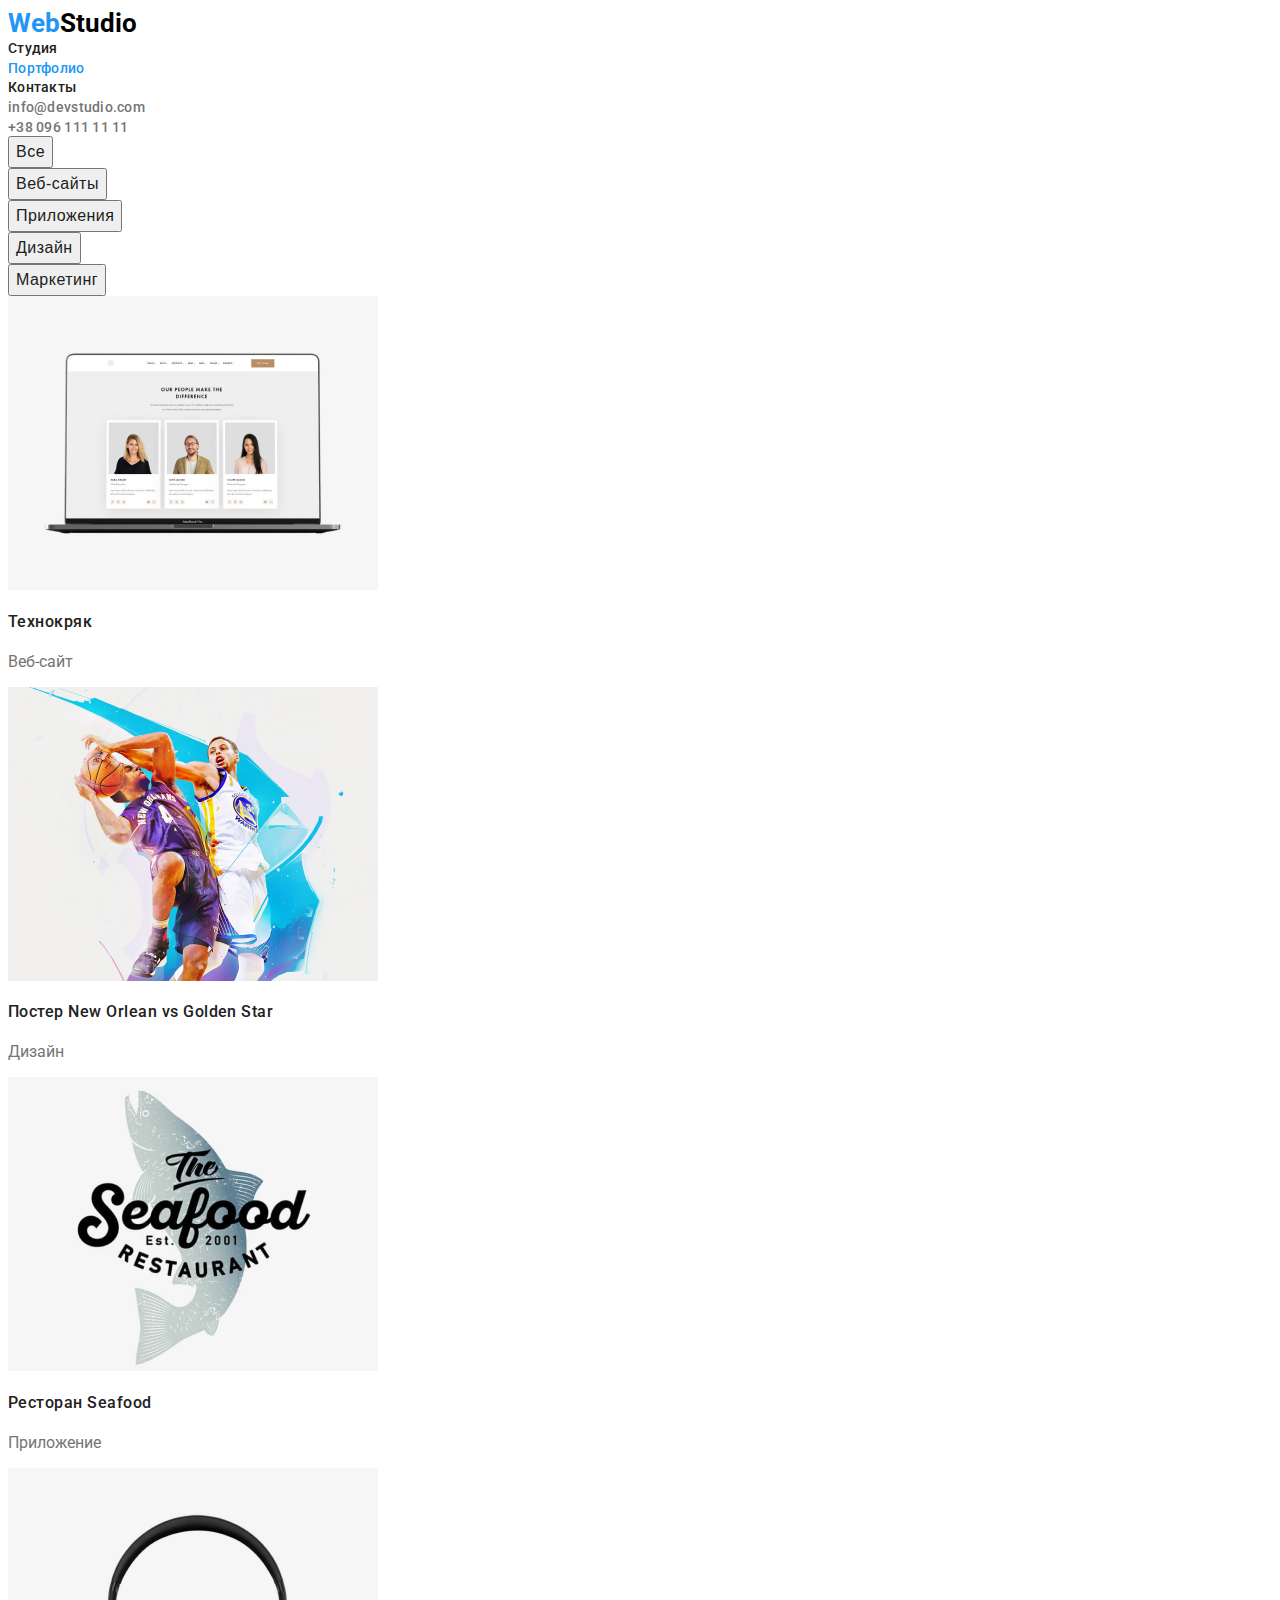
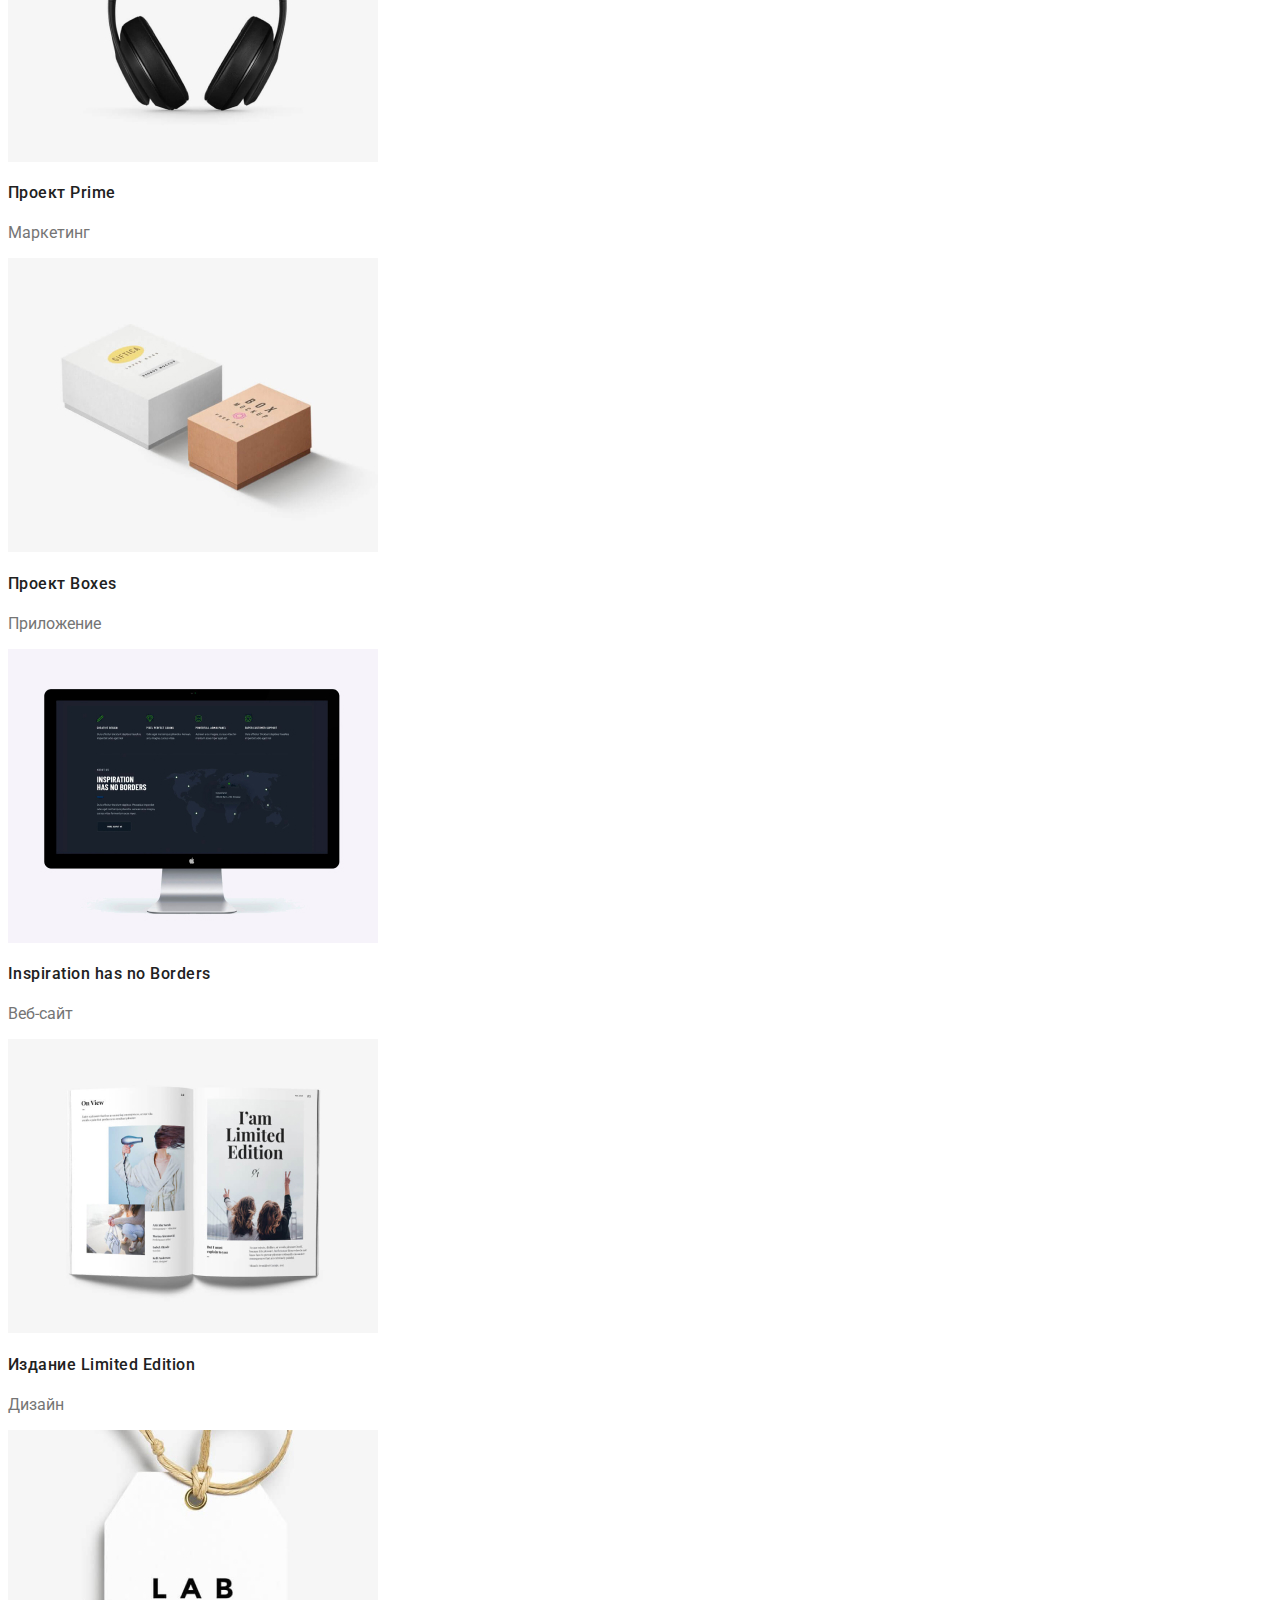
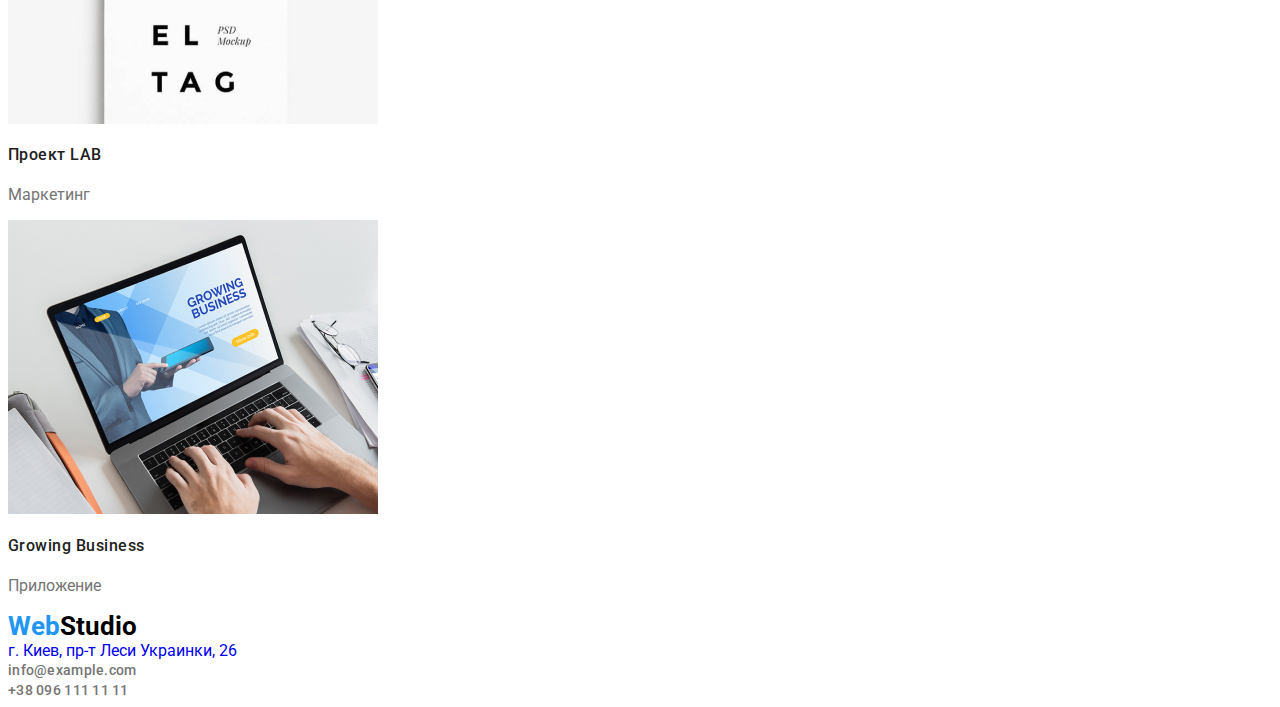
==== portfolio.html @ 2d103a53 "init commit" ====
<!DOCTYPE html>
<html lang="ru">
<head>
    <meta charset="UTF-8">
    <meta name="viewport" content="width=device-width, initial-scale=1.0">
    <link
        href="https://fonts.googleapis.com/css2?family=Oleo+Script&family=Raleway:wght@700&family=Roboto:wght@400;500;700;900&display=swap"
        rel="stylesheet">
        <link rel="stylesheet" href="https://cdnjs.cloudflare.com/ajax/libs/modern-normalize/1.0.0/modern-normalize.min.css"
            integrity="sha512-ISS7cAi1PEhQ8jnbJpJZMd29NlhNj4AWYyLOSp2CE/CsHxTCu+r+t0D2yoJudVrd0/8fTVPUVDzY5Tvli75u/g=="
            crossorigin="anonymous" />
    <link rel="stylesheet" href="./css/style.css">
    <title>Портфолио</title>
</head>
<body>
    <header class="header">
        <!--Верхняя линия-->
        <nav class="navigation">
            <a class="link logo-text" href="index.html"><span class="logo-text-web">Web</span>Studio</a>
                <ul class="list navigation-list">
                    <li class="navigation-list-item">
                        <a class="link navigation-list-link" href="index.html">Студия</a>
                    </li>
                    <li class="navigation-list-item">
                        <a class="link navigation-list-link active-link" href="portfolio.html">Портфолио</a>
                    </li>
                    <li class="navigation-list-item">
                        <a class="link navigation-list-link" href="#">Контакты</a>
                    </li>
                </ul>
                <ul class="list">
                    <li><a class="link mail-link" href="mailto:info@devstudio.com">info@devstudio.com</a></li>
                    <li><a class="link tel-link" href="tel:+380961111111">+38 096 111 11 11</a></li>
                </ul>
        </nav>
    </header>
    <main>
        <!-- Кнопки -->
        <section>
            <ul class="list">
                <li>
                    <button class="filter-btn" type="button" >Все</button>
                </li>
                <li>
                    <button class="filter-btn" type="button" >Веб-сайты</button>
                </li>
                <li>
                    <button class="filter-btn" type="button" value="">Приложения</button>
                </li>
                <li>
                    <button class="filter-btn" type="button" value="">Дизайн</button>
                </li>
                <li>
                    <button class="filter-btn" type="button" value="">Маркетинг</button>
                </li>
            </ul>
        
            <ul class="list">
                <li>
                    <img src="./images/portfolio/img.jpg" alt="Технокряк" width="370" height="294">
                    <h4 class="portfolio-header-item">Технокряк</h4>
                    <p>Веб-сайт</p>
                </li>
                <li>
                    <img src="./images/portfolio/img-1.jpg" alt="Постер New Orlean vs Golden Star" width="370" height="294">
                    <h4 class="portfolio-header-item">Постер New Orlean vs Golden Star</h4>
                    <p>Дизайн</p>
                </li>
                <li>
                    <img src="./images/portfolio/img-2.jpg" alt="Ресторан Seafood" width="370" height="294">
                    <h4 class="portfolio-header-item">Ресторан Seafood</h4>
                    <p>Приложение</p>
                </li>
                <li>
                    <img src="./images/portfolio/img-3.jpg" alt="Проект Prime" width="370" height="294">
                    <h4 class="portfolio-header-item">Проект Prime</h4>
                    <p>Маркетинг</p>
                </li>
                <li>
                    <img src="./images/portfolio/img-4.jpg" alt="Проект Boxes" width="370" height="294">
                    <h4 class="portfolio-header-item">Проект Boxes</h4>
                    <p>Приложение</p>
                </li>
                <li>
                    <img src="./images/portfolio/img-5.jpg" alt="Inspiration has no Borders" width="370" height="294">
                    <h4 class="portfolio-header-item">Inspiration has no Borders</h4>
                    <p>Веб-сайт</p>
                </li>
                <li>
                    <img src="./images/portfolio/img-6.jpg" alt="Издание Limited Edition" width="370" height="294">
                    <h4 class="portfolio-header-item">Издание Limited Edition</h4>
                    <p>Дизайн</p>
                </li>
                <li>
                    <img src="./images/portfolio/img-7.jpg" alt="Проект LAB" width="370" height="294">
                    <h4 class="portfolio-header-item">Проект LAB</h4>
                    <p>Маркетинг</p>
                </li>
                <li>
                    <img src="./images/portfolio/img-8.jpg" alt="Growing Business" width="370" height="294">
                    <h4 class="portfolio-header-item">Growing Business</h4>
                    <p>Приложение</p>
                </li>
            </ul>
        </section>
    </main>
    <footer>
        <div>
            <a class="link logo-text" href="index.html"><span class="logo-text-web">Web</span>Studio</a>
        </div>
        <address>
            <ul class="list">
                <li>
                    <a class="link address-link" href="https://goo.gl/maps/bxjFrvmaMjaT22gC8" target="_blank">г. Киев, пр-т Леси Украинки, 26</a>
                </li>
                <li>
                    <a class="link mail-link" href="mailto:info@example.com">info@example.com</a>
                </li>
                <li>
                    <a class="link tel-link" href="tel:+380961111111">+38 096 111 11 11</a>
                </li>
            </ul>
        </address>
    </footer>
</body>
</html>
---- css/style.css ----
:root {
  --Roboto: 'Roboto', sans-serif;
  --accent-color: 
  --title-font:
}
body {
  font-family: var(--Roboto);
  color: #757575;
}

.navigation-list-link{
    font-weight: 500;
    font-size: 14px;
    line-height: 1.333;
    letter-spacing: 0.02em;
    
    color: #212121;
}

.navigation-list-link:hover,
.navigation-list-link:focus {
    color: #2196F3;
}

.logo-text{
    font-weight: 700;
    font-size: 26px;
    line-height: 1.154;
    /* letter-spacing: 0.02em; */
    color: black;
}
.logo-text-web{
    color: #2196F3;
}
.list{
    list-style: none;
}
.link{
    text-decoration: none;
}
ul,
ol{
    margin: 0;
    padding: 0;
}
img{
    display: block;
}
.tel-link,
.mail-link{
    font-style: normal;
    font-weight: 500;
    font-size: 14px;
    line-height: 1.333;
    letter-spacing: 0.02em;
    color: #757575;
}
.address-link{
    font-style: normal;  
}
.tel-link:hover,
.tel-link:focus,
.mail-link:hover,
.mail-link.focus{
    color: #2196F3;
}
.active-link{
    color: #2196F3;
}
.order-btn{
    font-weight: 700;
    font-size: 16px;
    line-height: 1.875;

    /* identical to box height, or 187% */
    display: flex;
    align-items: center;
    text-align: center;
    letter-spacing: 0.06em;
    background: #2196F3;
    color: #FFFFFF;
}
.order-btn:focus,
.order-btn:focus{
    font-weight: 700;
    font-size: 16px;
    line-height: 1.875;
    background: #188CE8;
    
    /* identical to box height, or 187% */
    display: flex;
    align-items: center;
    text-align: center;
    letter-spacing: 0.06em;

    color: #FFFFFF;
}
.filter-btn{
    font-weight: 500;
    font-size: 16px;
    line-height: 1.625;
    
    /* identical to box height, or 162% */
    text-align: center;
    letter-spacing: 0.03em;
    
    color: #212121;
}
.filter-btn:hover,
.filter-btn:focus{
    font-weight: 500;
    font-size: 16px;
    line-height: 1.625;
    background: #2196F3;
    /* identical to box height, or 162% */
    text-align: center;
    letter-spacing: 0.03em;

    color: #FFFFFF;
}

.header-text{
    font-weight: 900;
    font-size: 44px;
    line-height: 1.363;

    /* or 136% */
    text-align: center;
    letter-spacing: 0.06em;
    text-transform: uppercase;

    /* color: #FFFFFF; */
}

.what-we-do-elements{
    font-weight: 700;
    font-size: 16px;
    line-height: 1.625;
    text-transform: uppercase;
    color: #212121;
}

.waht-we-do-header,
.our-team-header{
    font-weight: bold;
    font-size: 36px;
    line-height: 42px;
    text-align: center;
    letter-spacing: 0.03em;

    color: #212121;
}

.team-members-names,
.portfolio-header-item{
    font-weight: 500;
    font-size: 16px;
    line-height: 1.187;

    /* identical to box height */
    /* text-align: center; */
    letter-spacing: 0.03em;

    color: #212121;
}
.team-members-positions{
    font-weight: normal;
    font-size: 16px;
    line-height: 1.187;

    /* identical to box height */
    /* text-align: center; */
    letter-spacing: 0.03em;

    color: #757575;
}
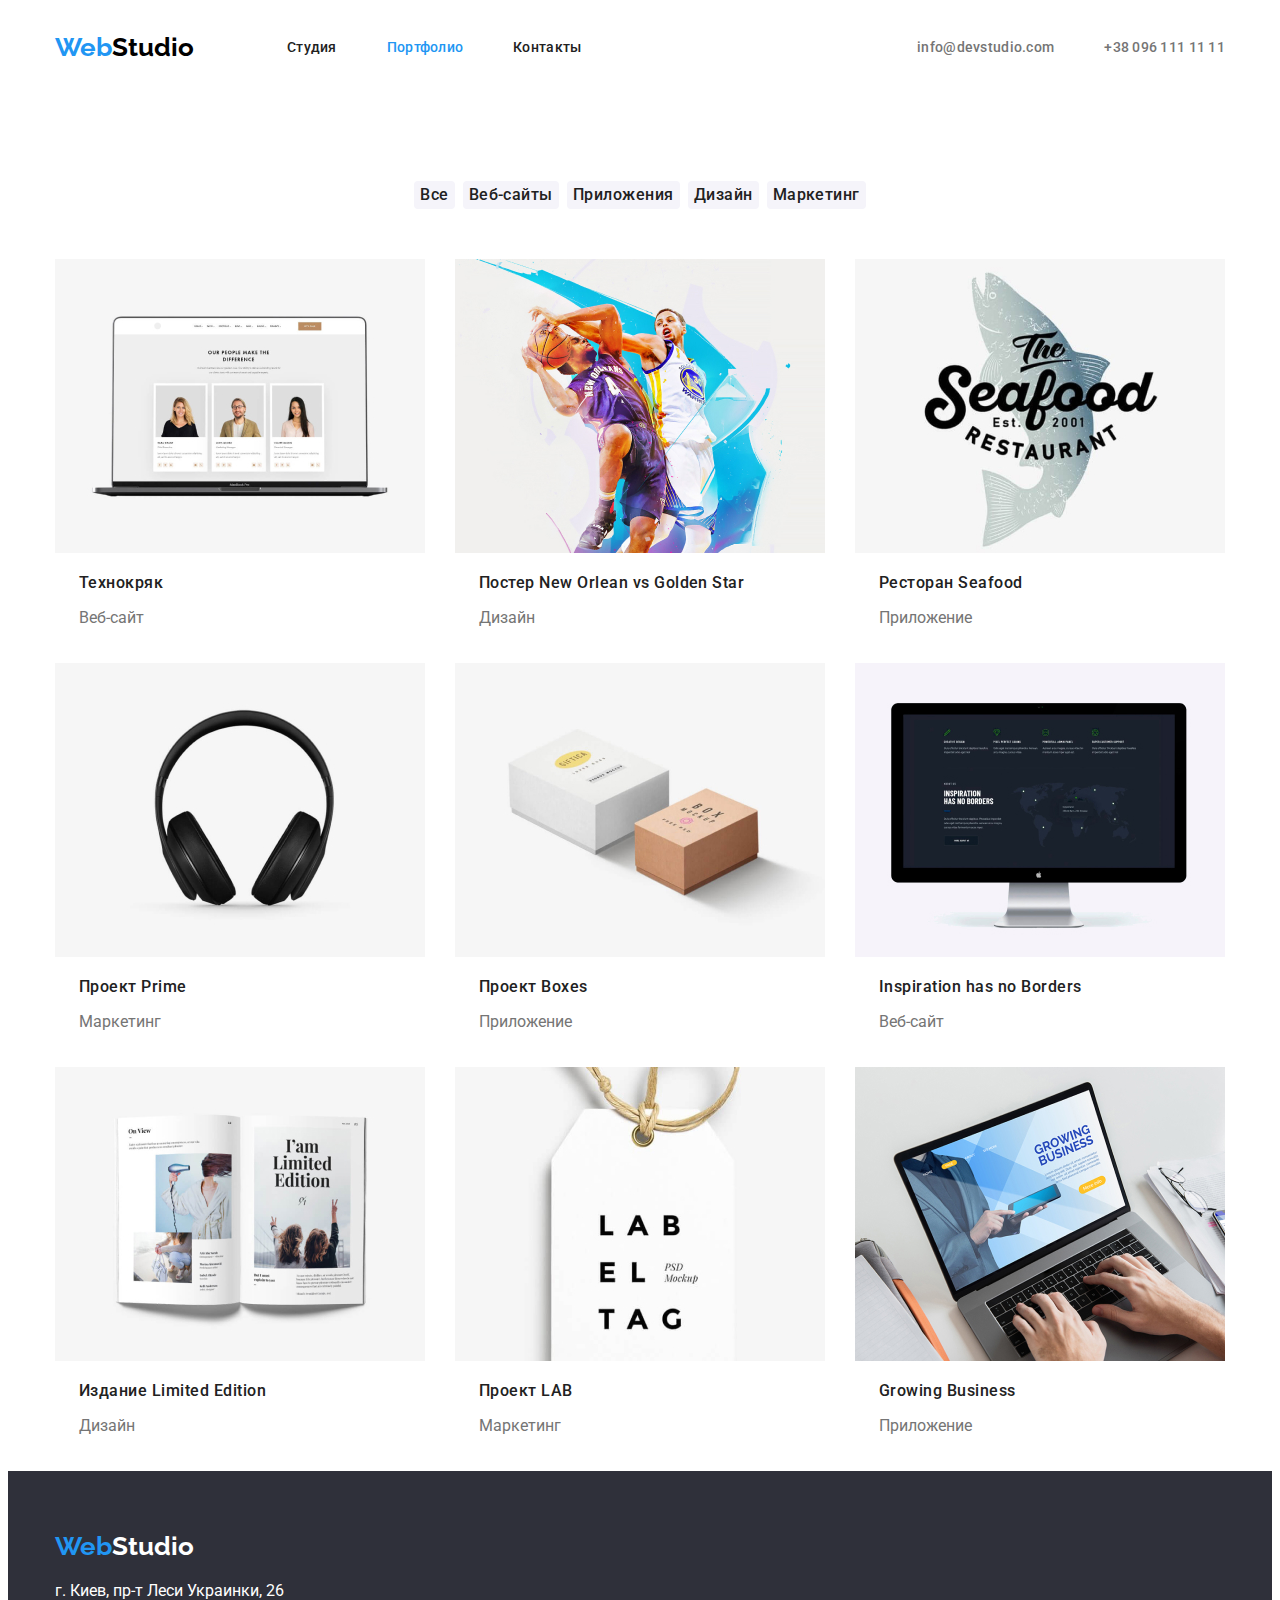
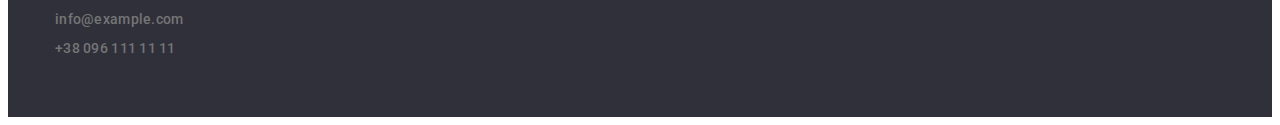
==== commit 7ba3ed0f: "add last changes" ====
--- a/portfolio.html
+++ b/portfolio.html
@@ -15,9 +15,10 @@
 <body>
     <header class="header">
         <!--Верхняя линия-->
-        <nav class="navigation">
-            <a class="link logo-text" href="index.html"><span class="logo-text-web">Web</span>Studio</a>
-                <ul class="list navigation-list">
+        <div class="container">
+            <nav class="navigation container">
+                <a class="link logo-text" href="index.html"><span class="logo-text-web">Web</span>Studio</a>
+                <ul class="list navigation-list container">
                     <li class="navigation-list-item">
                         <a class="link navigation-list-link" href="index.html">Студия</a>
                     </li>
@@ -27,100 +28,127 @@
                     <li class="navigation-list-item">
                         <a class="link navigation-list-link" href="#">Контакты</a>
                     </li>
+    
                 </ul>
-                <ul class="list">
+                <ul class="list container address">
                     <li><a class="link mail-link" href="mailto:info@devstudio.com">info@devstudio.com</a></li>
                     <li><a class="link tel-link" href="tel:+380961111111">+38 096 111 11 11</a></li>
                 </ul>
-        </nav>
+            </nav>
+        </div>
     </header>
     <main>
         <!-- Кнопки -->
         <section>
-            <ul class="list">
-                <li>
-                    <button class="filter-btn" type="button" >Все</button>
-                </li>
-                <li>
-                    <button class="filter-btn" type="button" >Веб-сайты</button>
-                </li>
-                <li>
-                    <button class="filter-btn" type="button" value="">Приложения</button>
-                </li>
-                <li>
-                    <button class="filter-btn" type="button" value="">Дизайн</button>
-                </li>
-                <li>
-                    <button class="filter-btn" type="button" value="">Маркетинг</button>
-                </li>
-            </ul>
+           <div class="container">
+                <ul class="list buttons-container">
+                    <li class="buttons-list-item">
+                        <button class="filter-btn" type="button" >Все</button>
+                    </li>
+                    <li class="buttons-list-item">
+                        <button class="filter-btn" type="button" >Веб-сайты</button>
+                    </li>
+                    <li class="buttons-list-item">
+                        <button class="filter-btn" type="button" value="">Приложения</button>
+                    </li>
+                    <li class="buttons-list-item">
+                        <button class="filter-btn" type="button" value="">Дизайн</button>
+                    </li>
+                    <li class="buttons-list-item">
+                        <button class="filter-btn" type="button" value="">Маркетинг</button>
+                    </li>
+                </ul>
+           </div>
         
-            <ul class="list">
-                <li>
-                    <img src="./images/portfolio/img.jpg" alt="Технокряк" width="370" height="294">
-                    <h4 class="portfolio-header-item">Технокряк</h4>
-                    <p>Веб-сайт</p>
-                </li>
-                <li>
-                    <img src="./images/portfolio/img-1.jpg" alt="Постер New Orlean vs Golden Star" width="370" height="294">
-                    <h4 class="portfolio-header-item">Постер New Orlean vs Golden Star</h4>
-                    <p>Дизайн</p>
-                </li>
-                <li>
-                    <img src="./images/portfolio/img-2.jpg" alt="Ресторан Seafood" width="370" height="294">
-                    <h4 class="portfolio-header-item">Ресторан Seafood</h4>
-                    <p>Приложение</p>
-                </li>
-                <li>
-                    <img src="./images/portfolio/img-3.jpg" alt="Проект Prime" width="370" height="294">
-                    <h4 class="portfolio-header-item">Проект Prime</h4>
-                    <p>Маркетинг</p>
-                </li>
-                <li>
-                    <img src="./images/portfolio/img-4.jpg" alt="Проект Boxes" width="370" height="294">
-                    <h4 class="portfolio-header-item">Проект Boxes</h4>
-                    <p>Приложение</p>
-                </li>
-                <li>
-                    <img src="./images/portfolio/img-5.jpg" alt="Inspiration has no Borders" width="370" height="294">
-                    <h4 class="portfolio-header-item">Inspiration has no Borders</h4>
-                    <p>Веб-сайт</p>
-                </li>
-                <li>
-                    <img src="./images/portfolio/img-6.jpg" alt="Издание Limited Edition" width="370" height="294">
-                    <h4 class="portfolio-header-item">Издание Limited Edition</h4>
-                    <p>Дизайн</p>
-                </li>
-                <li>
-                    <img src="./images/portfolio/img-7.jpg" alt="Проект LAB" width="370" height="294">
-                    <h4 class="portfolio-header-item">Проект LAB</h4>
-                    <p>Маркетинг</p>
-                </li>
-                <li>
-                    <img src="./images/portfolio/img-8.jpg" alt="Growing Business" width="370" height="294">
-                    <h4 class="portfolio-header-item">Growing Business</h4>
-                    <p>Приложение</p>
-                </li>
-            </ul>
+           <div class="container">
+                <ul class="list portfolio-container">
+                    <li class="portfolio-list-item">
+                        <img src="./images/portfolio/img.jpg" alt="Технокряк" width="370" height="294">
+                       <div class="portfolio-item-about">
+                            <h4 class="portfolio-header-item">Технокряк</h4>
+                            <p>Веб-сайт</p>
+                       </div class="portfolio-item-about">
+                    </li>
+                    <li class="portfolio-list-item">
+                        <img src="./images/portfolio/img-1.jpg" alt="Постер New Orlean vs Golden Star" width="370" height="294">
+                       <div class="portfolio-item-about">
+                            <h4 class="portfolio-header-item">Постер New Orlean vs Golden Star</h4>
+                            <p>Дизайн</p>
+                       </div class="portfolio-item-about">
+                    </li>
+                    <li class="portfolio-list-item">
+                        <img src="./images/portfolio/img-2.jpg" alt="Ресторан Seafood" width="370" height="294">
+                      <div class="portfolio-item-about">
+                            <h4 class="portfolio-header-item">Ресторан Seafood</h4>
+                            <p>Приложение</p>
+                      </div class="portfolio-item-about">
+                    </li>
+                    <li class="portfolio-list-item">
+                        <img src="./images/portfolio/img-3.jpg" alt="Проект Prime" width="370" height="294">
+                       <div class="portfolio-item-about">
+                            <h4 class="portfolio-header-item">Проект Prime</h4>
+                            <p>Маркетинг</p>
+                       </div class="portfolio-item-about">
+                    </li>
+                    <li class="portfolio-list-item">
+                        <img src="./images/portfolio/img-4.jpg" alt="Проект Boxes" width="370" height="294">
+                      <div class="portfolio-item-about">
+                            <h4 class="portfolio-header-item">Проект Boxes</h4>
+                            <p>Приложение</p>
+                      </div class="portfolio-item-about">
+                    </li>
+                    <li class="portfolio-list-item">
+                        <img src="./images/portfolio/img-5.jpg" alt="Inspiration has no Borders" width="370" height="294">
+                       <div class="portfolio-item-about">
+                            <h4 class="portfolio-header-item">Inspiration has no Borders</h4>
+                            <p>Веб-сайт</p>
+                       </div class="portfolio-item-about">
+                    </li>
+                    <li class="portfolio-list-item">
+                        <img src="./images/portfolio/img-6.jpg" alt="Издание Limited Edition" width="370" height="294">
+                      <div class="portfolio-item-about">
+                            <h4 class="portfolio-header-item">Издание Limited Edition</h4>
+                            <p>Дизайн</p>
+                      </div class="portfolio-item-about">
+                    </li>
+                    <li class="portfolio-list-item">
+                        <img src="./images/portfolio/img-7.jpg" alt="Проект LAB" width="370" height="294">
+                       <div class="portfolio-item-about">
+                            <h4 class="portfolio-header-item">Проект LAB</h4>
+                            <p>Маркетинг</p>
+                       </div class="portfolio-item-about">
+                    </li>
+                    <li class="portfolio-list-item">
+                        <img src="./images/portfolio/img-8.jpg" alt="Growing Business" width="370" height="294">
+                       <div class="portfolio-item-about">
+                            <h4 class="portfolio-header-item">Growing Business</h4>
+                            <p>Приложение</p>
+                       </div class="portfolio-item-about">
+                    </li>
+                </ul>
+           </div>
         </section>
     </main>
-    <footer>
-        <div>
-            <a class="link logo-text" href="index.html"><span class="logo-text-web">Web</span>Studio</a>
+    <footer class="footer">
+        <div class="container">
+            <div class="footer-logo">
+                <a class="link logo-text" href="index.html"><span class="logo-text-web">Web</span>Studio</a>
+            </div>
+            <address>
+                <ul class="list">
+                    <li class="footer-contact-item">
+                        <a class="link address-link" href="https://goo.gl/maps/bxjFrvmaMjaT22gC8" target="_blank">г. Киев,
+                            пр-т Леси Украинки, 26</a>
+                    </li>
+                    <li class="footer-contact-item">
+                        <a class="link mail-link" href="mailto:info@example.com">info@example.com</a>
+                    </li>
+                    <li class="footer-contact-item">
+                        <a class="link tel-link" href="tel:+380961111111">+38 096 111 11 11</a>
+                    </li>
+                </ul>
+            </address>
         </div>
-        <address>
-            <ul class="list">
-                <li>
-                    <a class="link address-link" href="https://goo.gl/maps/bxjFrvmaMjaT22gC8" target="_blank">г. Киев, пр-т Леси Украинки, 26</a>
-                </li>
-                <li>
-                    <a class="link mail-link" href="mailto:info@example.com">info@example.com</a>
-                </li>
-                <li>
-                    <a class="link tel-link" href="tel:+380961111111">+38 096 111 11 11</a>
-                </li>
-            </ul>
-        </address>
     </footer>
 </body>
 </html>--- a/css/style.css
+++ b/css/style.css
@@ -1,5 +1,6 @@
 :root {
   --Roboto: 'Roboto', sans-serif;
+  --Raleway: 'Raleway', sans-serif;
   --accent-color: 
   --title-font:
 }
@@ -7,6 +8,27 @@
   font-family: var(--Roboto);
   color: #757575;
 }
+h1,
+h2,
+h3,
+h4{
+    margin: 0;
+}
+ul,
+ol{
+    margin: 0;
+    padding: 0;
+}
+img{
+    display: block;
+}
+.list{
+    list-style: none;
+}
+.link{
+    text-decoration: none;
+}
+
 
 .navigation-list-link{
     font-weight: 500;
@@ -23,6 +45,7 @@
 }
 
 .logo-text{
+    font-family: var(--Raleway);
     font-weight: 700;
     font-size: 26px;
     line-height: 1.154;
@@ -32,19 +55,35 @@
 .logo-text-web{
     color: #2196F3;
 }
-.list{
-    list-style: none;
-}
-.link{
-    text-decoration: none;
-}
-ul,
-ol{
-    margin: 0;
-    padding: 0;
-}
-img{
-    display: block;
+
+.what-we-do-container{
+    display: flex;
+    margin-top: 50px;
+}
+
+.our-team-container{
+    display: flex;
+}
+.header .container{
+    display: flex;
+    align-items: center;
+}
+.container{
+    width: 1170px;
+    margin: 0 auto;
+}
+.navigation .logo-text{
+    margin-right: 93px;
+}
+.navigation-list-item:not(:last-child){
+    margin-right: 50px;
+}
+.address{
+    margin-left: auto;
+    justify-content: right;
+}
+.navigation .mail-link{
+    margin-right: 50px;
 }
 .tel-link,
 .mail-link{
@@ -68,78 +107,119 @@
     color: #2196F3;
 }
 .order-btn{
+    /* height: 50px; */
+    min-width: 200px;
+    border-radius: 4px;
+    border: none;
+    padding: 10px 32px;
     font-weight: 700;
+
+    font-family: var(--Roboto);
+    font-style: normal;
+    font-weight: bold;
     font-size: 16px;
     line-height: 1.875;
-
-    /* identical to box height, or 187% */
-    display: flex;
+    color: #FFFFFF;
+    background: #2196F3;
+    box-shadow: 0px 4px 4px rgba(0, 0, 0, 0.15);
+
     align-items: center;
     text-align: center;
     letter-spacing: 0.06em;
-    background: #2196F3;
-    color: #FFFFFF;
-}
-.order-btn:focus,
+}
+.order-btn:hover,
 .order-btn:focus{
+    min-width: 200px;
+    border-radius: 4px;
+    padding: 10px 32px;
     font-weight: 700;
     font-size: 16px;
     line-height: 1.875;
     background: #188CE8;
     
     /* identical to box height, or 187% */
-    display: flex;
     align-items: center;
     text-align: center;
     letter-spacing: 0.06em;
 
     color: #FFFFFF;
 }
-.filter-btn{
-    font-weight: 500;
-    font-size: 16px;
-    line-height: 1.625;
-    
-    /* identical to box height, or 162% */
-    text-align: center;
-    letter-spacing: 0.03em;
-    
-    color: #212121;
-}
-.filter-btn:hover,
-.filter-btn:focus{
-    font-weight: 500;
-    font-size: 16px;
-    line-height: 1.625;
-    background: #2196F3;
-    /* identical to box height, or 162% */
-    text-align: center;
-    letter-spacing: 0.03em;
-
-    color: #FFFFFF;
-}
-
+.features .container{
+    margin-top: 94px;
+    margin-bottom: 94px;
+}
+
+.header{
+    padding-top: 24px;
+    padding-bottom: 25px;
+}
 .header-text{
     font-weight: 900;
     font-size: 44px;
     line-height: 1.363;
-
+    max-width: 700px;
     /* or 136% */
     text-align: center;
     letter-spacing: 0.06em;
     text-transform: uppercase;
-
-    /* color: #FFFFFF; */
-}
-
-.what-we-do-elements{
+    margin: auto;
+    color: #FFFFFF;
+    margin-bottom: 30px;
+}
+.about{
+    height: 600px;
+    background: #2F303A;
+}
+.about .container{
+    /* padding: 200px; */
+    padding-top: 200px;
+    text-align: center;
+}
+
+.what-we-do{
+    padding-bottom: 94px;
+}
+.what-we-do-item:not(:last-child){
+    margin-right: 50px;
+}
+.our-team-list-item{
+    background: #FFFFFF;
+    height: 368px;
+    text-align: center;
+    /* material shadow v1 */
+     box-shadow: 0px 1px 3px rgba(0, 0, 0, 0.12),
+     0px 1px 1px rgba(0, 0, 0, 0.14), 
+     0px 2px 1px rgba(0, 0, 0, 0.2);
+    border-radius: 0px 0px 4px 4px; 
+}
+.our-team-container{
+    height: 270px;
+    margin-bottom: 50px;
+}
+.our-team-list-item:not(:last-child){
+    margin-right: 30px;
+}
+.what-we-do-item{
+    font-style: normal;
+    font-weight: normal;
+    font-size: 14px;
+    line-height: 24px;
+}
+.what-we-do-header-elements{
+    font-style: normal;
     font-weight: 700;
-    font-size: 16px;
-    line-height: 1.625;
+    font-size: 14px;
+    line-height: 16px;
+    letter-spacing: 0.03em;
     text-transform: uppercase;
-    color: #212121;
-}
-
+
+    color: #212121;
+}
+.our-team{
+    background: #F5F4FA;
+    padding-top: 94px;
+    padding-bottom: 94px;
+}
 .waht-we-do-header,
 .our-team-header{
     font-weight: bold;
@@ -147,31 +227,112 @@
     line-height: 42px;
     text-align: center;
     letter-spacing: 0.03em;
-
-    color: #212121;
-}
-
+    margin-bottom: 50px;
+    color: #212121;
+}
+.what-we-do-item-img:not(:nth-child(3n)){
+    margin-right: 30px;
+}
 .team-members-names,
 .portfolio-header-item{
     font-weight: 500;
     font-size: 16px;
     line-height: 1.187;
 
+    letter-spacing: 0.03em;
+
+    color: #212121;
+}
+.team-members-positions{
+    font-weight: normal;
+    font-size: 16px;
+    line-height: 1.187;
+
     /* identical to box height */
     /* text-align: center; */
     letter-spacing: 0.03em;
 
-    color: #212121;
-}
-.team-members-positions{
-    font-weight: normal;
-    font-size: 16px;
-    line-height: 1.187;
-
-    /* identical to box height */
-    /* text-align: center; */
-    letter-spacing: 0.03em;
-
     color: #757575;
 }
-
+.footer{
+    padding-top: 60px;
+    padding-bottom: 60px;
+    background: #2F303A;
+}
+
+.footer .logo-text{
+    color: #FFFFFF;
+}
+.footer .logo-text-web{
+   color: #2196F3;
+}
+.footer-logo{
+    margin-bottom: 20px;
+}
+
+.footer .address-link{
+    color: #FFFFFF;
+}
+.footer-contact-item:not(:last-child){
+    margin-bottom: 9px;
+}
+
+.team-member-content{
+    padding-top: 30px;
+    padding-bottom: 30px;
+}
+
+
+/*===============      PORTFOLIO    */
+.buttons-container{
+    display: flex;
+    margin-top: 94px;
+    margin-bottom: 50px;
+    align-items: center;
+    justify-content: center
+}
+.portfolio-container{
+    display: flex;
+    flex-wrap: wrap;
+}
+.portfolio-list-item:not(:nth-child(3n)){
+    margin-right: 30px;
+}
+
+.portfolio-item-about{
+    padding-top: 20px;
+    padding-bottom: 20px;
+    padding-left: 24px;
+    padding-right: 24px;
+}
+.buttons-list-item:not(:last-child){
+    margin-right: 8px;
+}
+.filter-btn{
+    /* width: 130px; */
+    /* height: 38px; */
+    font-family: var(--Roboto);
+    font-style: normal;
+    font-weight: 500;
+    font-size: 16px;
+    line-height: 1.625;
+    text-align: center;
+    letter-spacing: 0.03em;
+    color: #212121;
+    border: none;
+    background: #F5F4FA;
+    border-radius: 4px;
+}
+.filter-btn:hover,
+.filter-btn:focus{
+    font-weight: 500;
+    font-size: 16px;
+    line-height: 1.625;
+    background: #2196F3;
+    /* identical to box height, or 162% */
+    text-align: center;
+    letter-spacing: 0.03em;
+
+    color: #FFFFFF;
+}
+
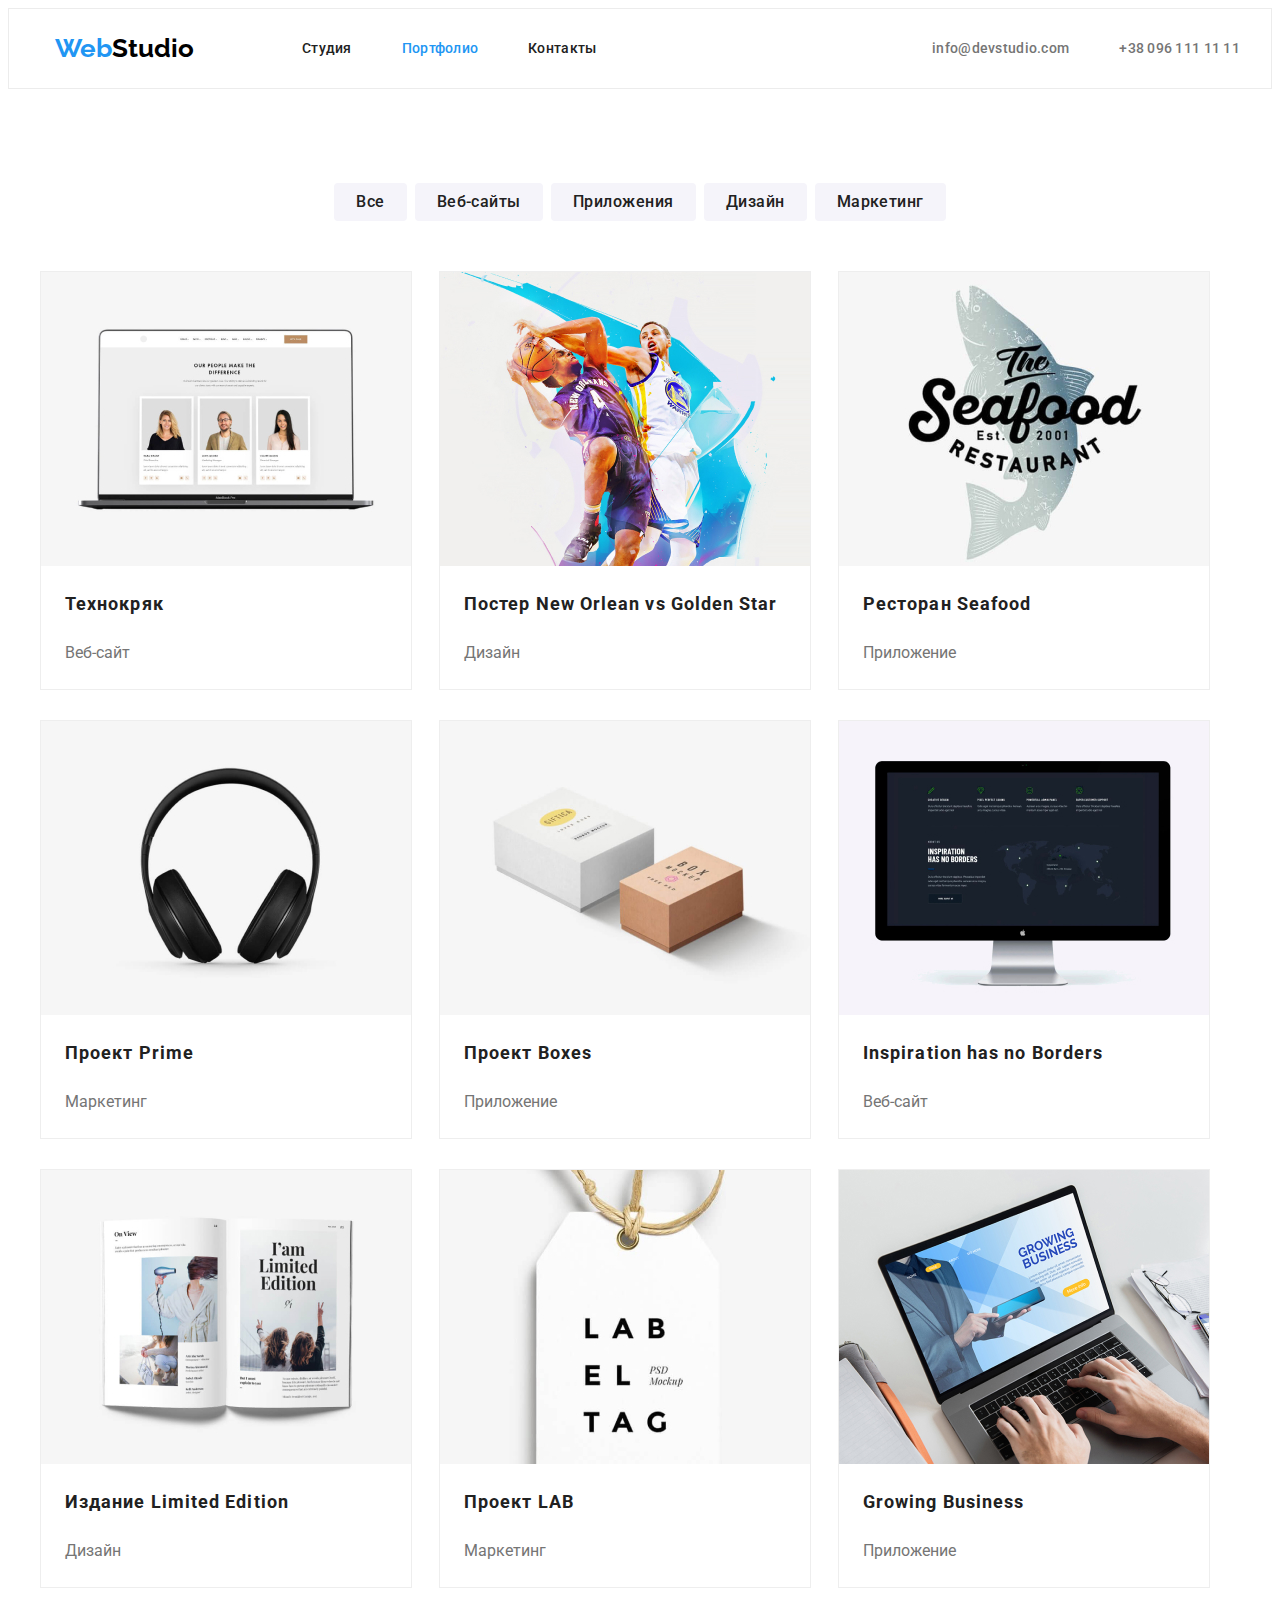
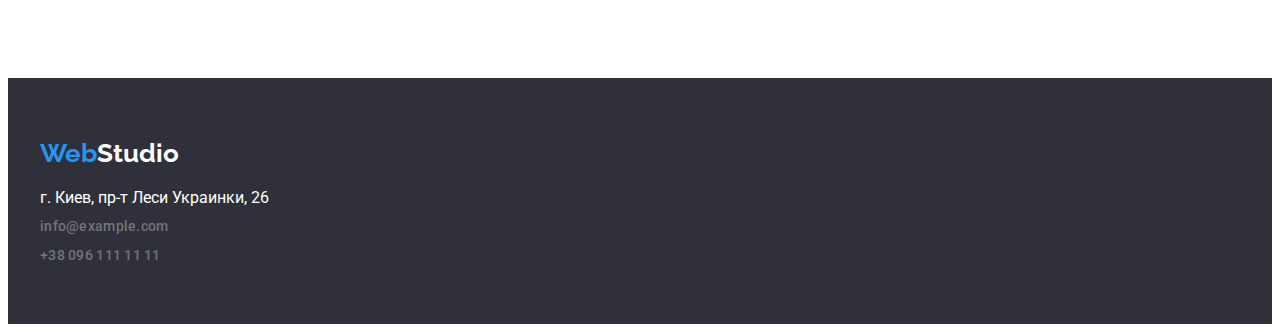
==== commit d6deaae8: "add fixes" ====
--- a/portfolio.html
+++ b/portfolio.html
@@ -43,19 +43,19 @@
            <div class="container">
                 <ul class="list buttons-container">
                     <li class="buttons-list-item">
-                        <button class="filter-btn" type="button" >Все</button>
+                        <button class="filter-btn" type="button">Все</button>
                     </li>
                     <li class="buttons-list-item">
                         <button class="filter-btn" type="button" >Веб-сайты</button>
                     </li>
                     <li class="buttons-list-item">
-                        <button class="filter-btn" type="button" value="">Приложения</button>
+                        <button class="filter-btn" type="button">Приложения</button>
                     </li>
                     <li class="buttons-list-item">
-                        <button class="filter-btn" type="button" value="">Дизайн</button>
+                        <button class="filter-btn" type="button">Дизайн</button>
                     </li>
                     <li class="buttons-list-item">
-                        <button class="filter-btn" type="button" value="">Маркетинг</button>
+                        <button class="filter-btn" type="button">Маркетинг</button>
                     </li>
                 </ul>
            </div>
@@ -67,63 +67,63 @@
                        <div class="portfolio-item-about">
                             <h4 class="portfolio-header-item">Технокряк</h4>
                             <p>Веб-сайт</p>
-                       </div class="portfolio-item-about">
+                       </div>
                     </li>
                     <li class="portfolio-list-item">
                         <img src="./images/portfolio/img-1.jpg" alt="Постер New Orlean vs Golden Star" width="370" height="294">
                        <div class="portfolio-item-about">
                             <h4 class="portfolio-header-item">Постер New Orlean vs Golden Star</h4>
                             <p>Дизайн</p>
-                       </div class="portfolio-item-about">
+                       </div>
                     </li>
                     <li class="portfolio-list-item">
                         <img src="./images/portfolio/img-2.jpg" alt="Ресторан Seafood" width="370" height="294">
                       <div class="portfolio-item-about">
                             <h4 class="portfolio-header-item">Ресторан Seafood</h4>
                             <p>Приложение</p>
-                      </div class="portfolio-item-about">
+                      </div>
                     </li>
                     <li class="portfolio-list-item">
                         <img src="./images/portfolio/img-3.jpg" alt="Проект Prime" width="370" height="294">
                        <div class="portfolio-item-about">
                             <h4 class="portfolio-header-item">Проект Prime</h4>
                             <p>Маркетинг</p>
-                       </div class="portfolio-item-about">
+                       </div>
                     </li>
                     <li class="portfolio-list-item">
                         <img src="./images/portfolio/img-4.jpg" alt="Проект Boxes" width="370" height="294">
                       <div class="portfolio-item-about">
                             <h4 class="portfolio-header-item">Проект Boxes</h4>
                             <p>Приложение</p>
-                      </div class="portfolio-item-about">
+                      </div>
                     </li>
                     <li class="portfolio-list-item">
                         <img src="./images/portfolio/img-5.jpg" alt="Inspiration has no Borders" width="370" height="294">
                        <div class="portfolio-item-about">
                             <h4 class="portfolio-header-item">Inspiration has no Borders</h4>
                             <p>Веб-сайт</p>
-                       </div class="portfolio-item-about">
+                       </div>
                     </li>
                     <li class="portfolio-list-item">
                         <img src="./images/portfolio/img-6.jpg" alt="Издание Limited Edition" width="370" height="294">
                       <div class="portfolio-item-about">
                             <h4 class="portfolio-header-item">Издание Limited Edition</h4>
                             <p>Дизайн</p>
-                      </div class="portfolio-item-about">
+                      </div>
                     </li>
                     <li class="portfolio-list-item">
                         <img src="./images/portfolio/img-7.jpg" alt="Проект LAB" width="370" height="294">
                        <div class="portfolio-item-about">
                             <h4 class="portfolio-header-item">Проект LAB</h4>
                             <p>Маркетинг</p>
-                       </div class="portfolio-item-about">
+                       </div>
                     </li>
                     <li class="portfolio-list-item">
                         <img src="./images/portfolio/img-8.jpg" alt="Growing Business" width="370" height="294">
                        <div class="portfolio-item-about">
                             <h4 class="portfolio-header-item">Growing Business</h4>
                             <p>Приложение</p>
-                       </div class="portfolio-item-about">
+                       </div>
                     </li>
                 </ul>
            </div>
--- a/css/style.css
+++ b/css/style.css
@@ -66,11 +66,13 @@
 }
 .header .container{
     display: flex;
-    align-items: center;
+    align-items: center;   
 }
 .container{
-    width: 1170px;
+    width: 1200px;
     margin: 0 auto;
+    padding-left: 15px;
+    padding-right: 15px;
 }
 .navigation .logo-text{
     margin-right: 93px;
@@ -144,14 +146,15 @@
 
     color: #FFFFFF;
 }
-.features .container{
-    margin-top: 94px;
-    margin-bottom: 94px;
+.features{
+    padding-top: 94px;
+    padding-bottom: 94px;
 }
 
 .header{
     padding-top: 24px;
     padding-bottom: 25px;
+    border: 1px solid #ECECEC;
 }
 .header-text{
     font-weight: 900;
@@ -192,10 +195,7 @@
      0px 2px 1px rgba(0, 0, 0, 0.2);
     border-radius: 0px 0px 4px 4px; 
 }
-.our-team-container{
-    height: 270px;
-    margin-bottom: 50px;
-}
+
 .our-team-list-item:not(:last-child){
     margin-right: 30px;
 }
@@ -233,8 +233,7 @@
 .what-we-do-item-img:not(:nth-child(3n)){
     margin-right: 30px;
 }
-.team-members-names,
-.portfolio-header-item{
+.team-members-names{
     font-weight: 500;
     font-size: 16px;
     line-height: 1.187;
@@ -296,14 +295,23 @@
     flex-wrap: wrap;
 }
 .portfolio-list-item:not(:nth-child(3n)){
-    margin-right: 30px;
-}
-
+    margin-right: 27px;
+}
+.portfolio-list-item{
+    background: #FFFFFF;
+    border: 1px solid #EEEEEE;
+    margin-bottom: 30px;
+}
 .portfolio-item-about{
     padding-top: 20px;
-    padding-bottom: 20px;
+    padding-bottom: 5px;
     padding-left: 24px;
     padding-right: 24px;
+}
+.portfolio-item-about p{
+    font-weight: 400;
+    font-size: 16px;
+    line-height: 1.875;
 }
 .buttons-list-item:not(:last-child){
     margin-right: 8px;
@@ -322,6 +330,10 @@
     border: none;
     background: #F5F4FA;
     border-radius: 4px;
+    padding-bottom: 6px;
+    padding-top: 6px;
+    padding-right: 22px;
+    padding-left: 22px;
 }
 .filter-btn:hover,
 .filter-btn:focus{
@@ -332,7 +344,22 @@
     /* identical to box height, or 162% */
     text-align: center;
     letter-spacing: 0.03em;
-
-    color: #FFFFFF;
-}
-
+    box-shadow: 0px 3px 1px rgba(0, 0, 0, 0.1), 
+    0px 1px 2px rgba(0, 0, 0, 0.08), 
+    0px 2px 2px rgba(0, 0, 0, 0.12);
+    border-radius: 4px;
+    color: #FFFFFF;
+}
+.portfolio-container{
+    padding-bottom: 60px;
+}
+.portfolio-header-item{
+    font-weight: 700;
+    font-size: 18px;
+    line-height: 2;
+    font-style: normal;
+
+    letter-spacing: 0.06em;
+
+    color: #212121;
+}
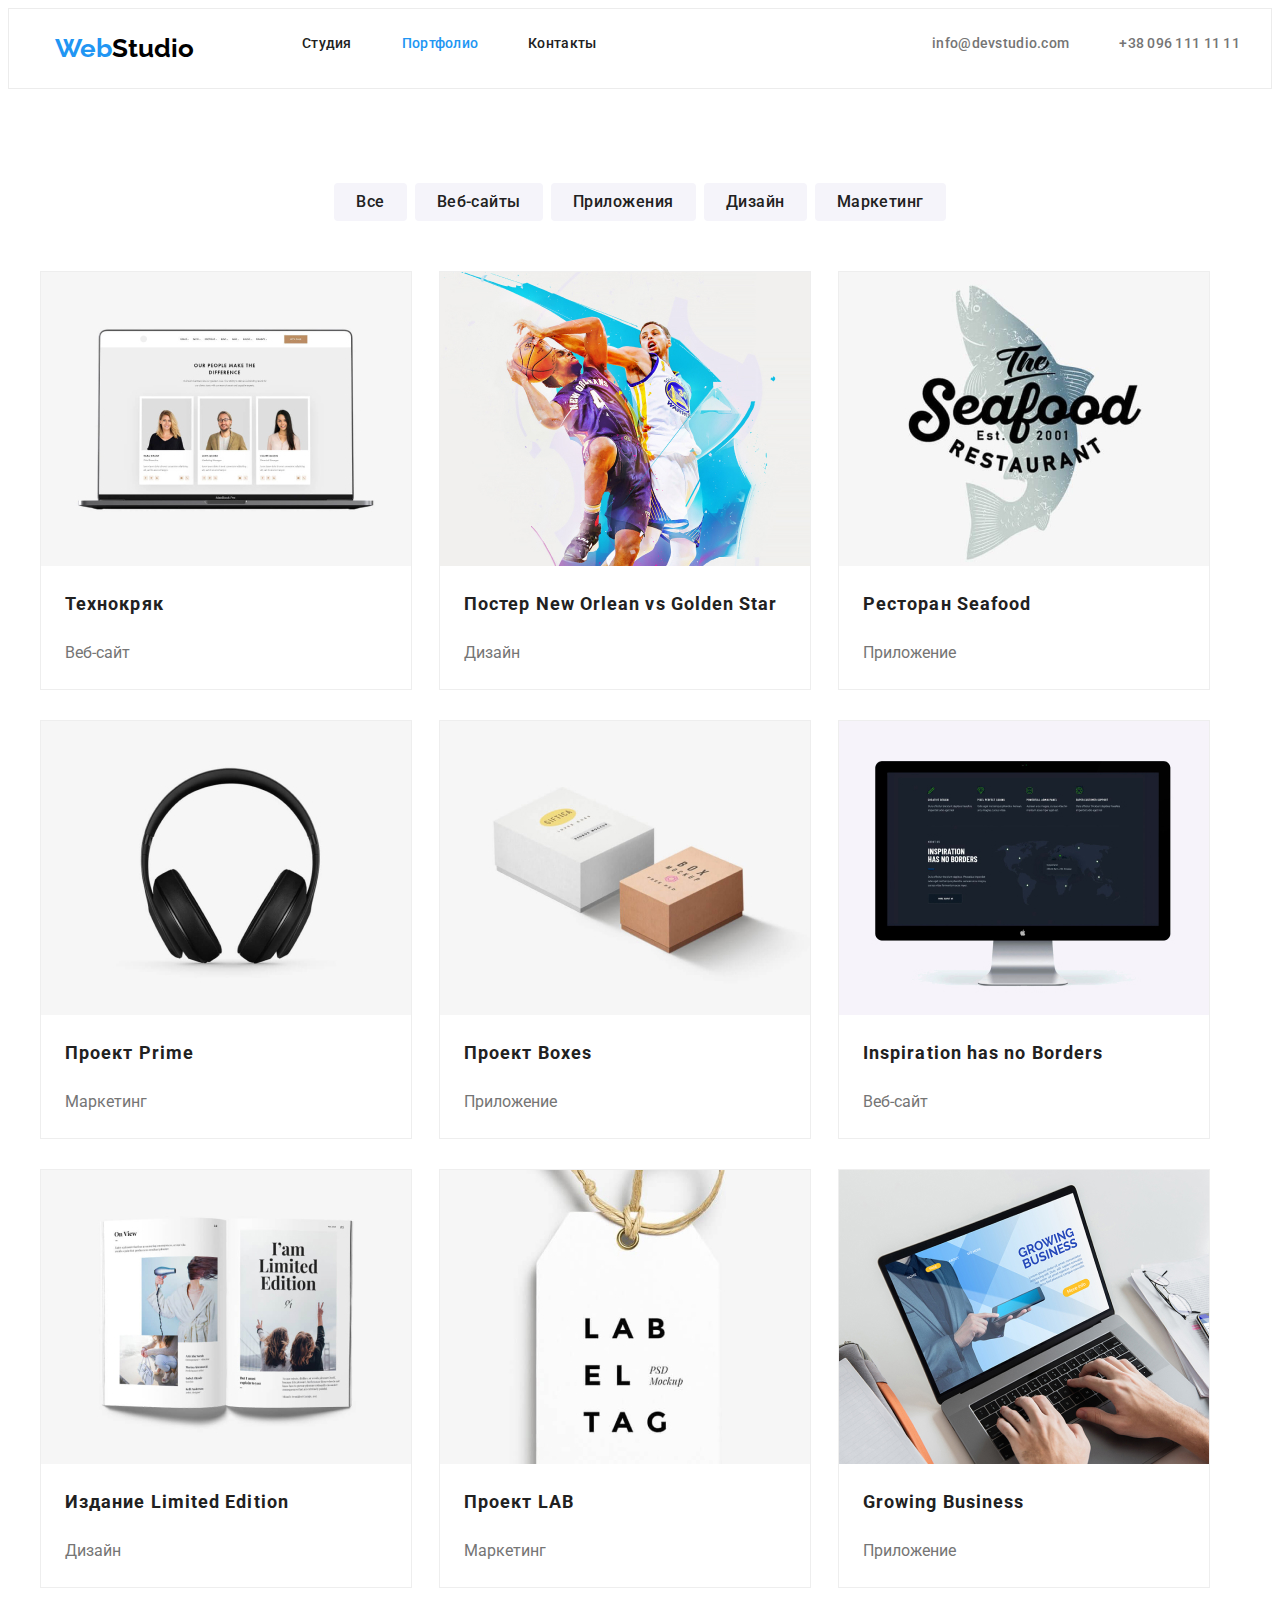
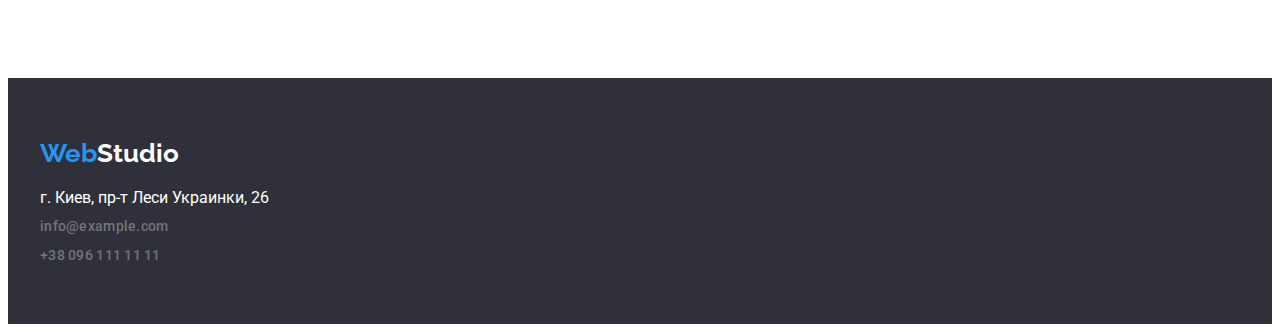
==== commit e1dd3bf9: "add fixes" ====
--- a/portfolio.html
+++ b/portfolio.html
@@ -39,7 +39,7 @@
     </header>
     <main>
         <!-- Кнопки -->
-        <section>
+        <section class="portfolio">
            <div class="container">
                 <ul class="list buttons-container">
                     <li class="buttons-list-item">
--- a/css/style.css
+++ b/css/style.css
@@ -58,7 +58,7 @@
 
 .what-we-do-container{
     display: flex;
-    margin-top: 50px;
+    /* margin-top: 50px; */
 }
 
 .our-team-container{
@@ -66,7 +66,7 @@
 }
 .header .container{
     display: flex;
-    align-items: center;   
+    /* align-items: center;    */
 }
 .container{
     width: 1200px;
@@ -82,10 +82,12 @@
 }
 .address{
     margin-left: auto;
-    justify-content: right;
 }
 .navigation .mail-link{
     margin-right: 50px;
+}
+.navigation .address{
+    justify-content: flex-end;
 }
 .tel-link,
 .mail-link{
@@ -285,8 +287,8 @@
 /*===============      PORTFOLIO    */
 .buttons-container{
     display: flex;
-    margin-top: 94px;
-    margin-bottom: 50px;
+    padding-top: 94px;
+    padding-bottom: 50px;
     align-items: center;
     justify-content: center
 }
@@ -350,8 +352,10 @@
     border-radius: 4px;
     color: #FFFFFF;
 }
-.portfolio-container{
+
+.portfolio{
     padding-bottom: 60px;
+    /* padding-top: 94px; */
 }
 .portfolio-header-item{
     font-weight: 700;
